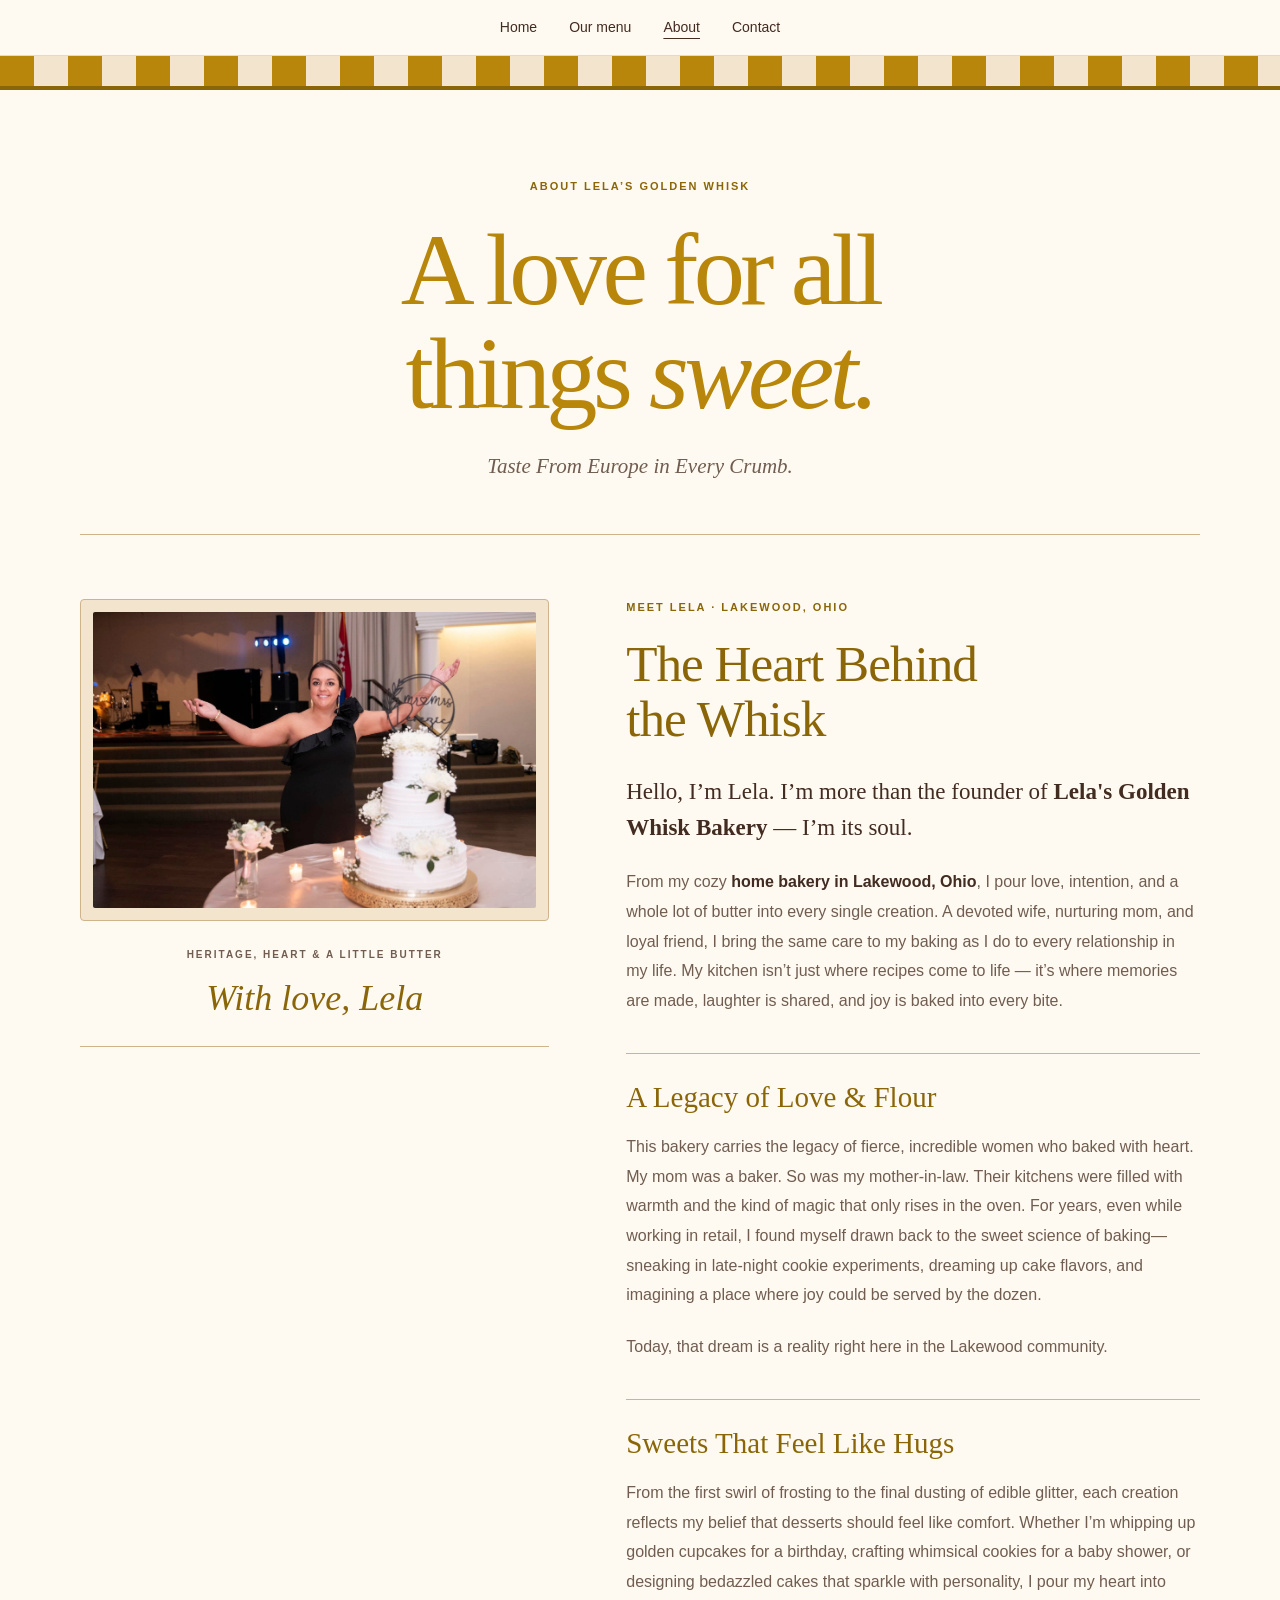
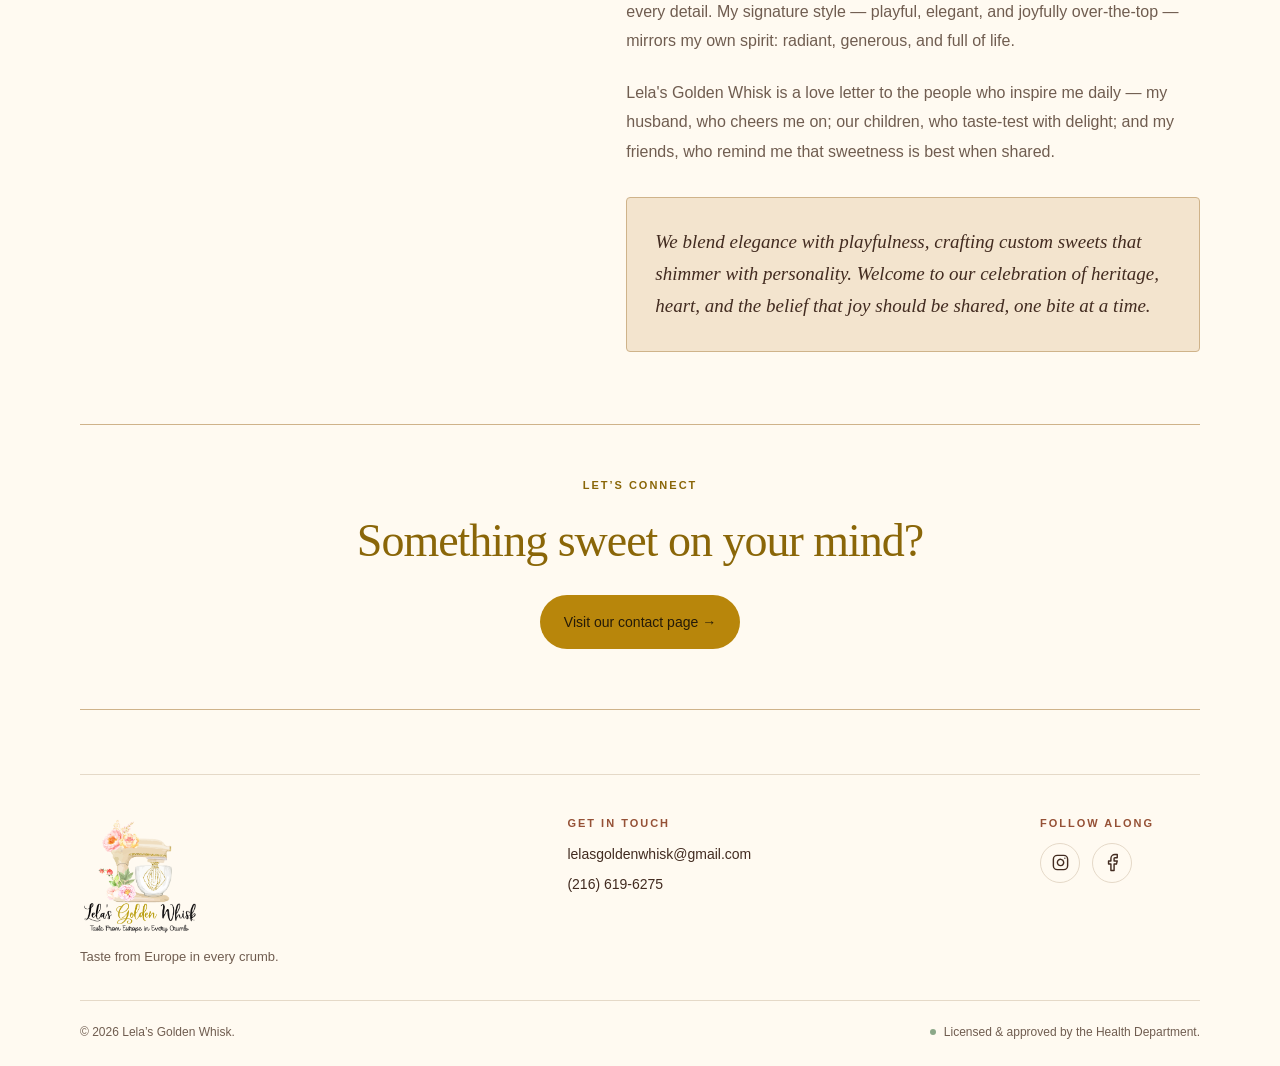
==== about.html @ 5a9bc485 "Initial commit: Lela's Golden Whisk bakery website Static site with home, menu, about, and contact p" ====
<!DOCTYPE html>
<html lang="en">
  <head>
    <meta charset="UTF-8" />
    <meta name="viewport" content="width=device-width, initial-scale=1.0" />
    <meta name="description" content="Get to know Lela’s Golden Whisk — Taste From Europe in Every Crumb." />
    <title>About | Lela’s Golden Whisk</title>
    <link rel="icon" type="image/png" href="assets/lelas-golden-whisk-logo.png" />
    <link rel="stylesheet" href="styles.css" />
    <script src="script.js" defer></script>
  </head>
  <body class="about-page">
    <a class="skip-link" href="#main">Skip to content</a>
    <header class="site-header">
      <button class="menu-toggle" type="button" aria-expanded="false" aria-controls="navigation" hidden>Menu</button>
      <nav id="navigation" aria-label="Main navigation">
        <a href="index.html">Home</a>
        <a href="bakes.html">Our menu</a>
        <a href="about.html" aria-current="page">About</a>
        <a href="contact.html">Contact</a>
      </nav>
    </header>

    <main id="main">
      <div class="bakery-awning" aria-hidden="true"></div>
      <section class="section page-heading">
        <p class="eyebrow">About Lela’s Golden Whisk</p>
        <h1>A love for all<br />things <em>sweet.</em></h1>
        <p class="intro">Taste From Europe in Every Crumb.</p>
      </section>
      <section class="section story" aria-labelledby="story-heading">
        <div class="story-copy">
          <p class="eyebrow story-eyebrow">Meet Lela · Lakewood, Ohio</p>
          <h2 id="story-heading">The Heart Behind the Whisk</h2>
          <p class="story-lead">Hello, I’m Lela. I’m more than the founder of <strong>Lela's Golden Whisk Bakery</strong> — I’m its soul.</p>
          <p>From my cozy <strong>home bakery in Lakewood, Ohio</strong>, I pour love, intention, and a whole lot of butter into every single creation. A devoted wife, nurturing mom, and loyal friend, I bring the same care to my baking as I do to every relationship in my life. My kitchen isn’t just where recipes come to life — it’s where memories are made, laughter is shared, and joy is baked into every bite.</p>
          <h3>A Legacy of Love &amp; Flour</h3>
          <p>This bakery carries the legacy of fierce, incredible women who baked with heart. My mom was a baker. So was my mother-in-law. Their kitchens were filled with warmth and the kind of magic that only rises in the oven. For years, even while working in retail, I found myself drawn back to the sweet science of baking—sneaking in late-night cookie experiments, dreaming up cake flavors, and imagining a place where joy could be served by the dozen.</p>
          <p>Today, that dream is a reality right here in the Lakewood community.</p>
          <h3>Sweets That Feel Like Hugs</h3>
          <p>From the first swirl of frosting to the final dusting of edible glitter, each creation reflects my belief that desserts should feel like comfort. Whether I’m whipping up golden cupcakes for a birthday, crafting whimsical cookies for a baby shower, or designing bedazzled cakes that sparkle with personality, I pour my heart into every detail. My signature style — playful, elegant, and joyfully over-the-top — mirrors my own spirit: radiant, generous, and full of life.</p>
          <p>Lela's Golden Whisk is a love letter to the people who inspire me daily — my husband, who cheers me on; our children, who taste-test with delight; and my friends, who remind me that sweetness is best when shared.</p>
          <p class="story-closing">We blend elegance with playfulness, crafting custom sweets that shimmer with personality. Welcome to our celebration of heritage, heart, and the belief that joy should be shared, one bite at a time.</p>
        </div>
        <figure class="story-portrait">
          <div class="story-photo-frame">
            <img class="story-photo" src="assets/cakes-lelas-golden-whisk/aboutsection.JPG" alt="Lela standing beside a tiered white wedding cake decorated with flowers" width="2048" height="1366" loading="lazy" />
          </div>
          <figcaption><span class="eyebrow">Heritage, heart &amp; a little butter</span><span class="story-signature">With love, Lela</span></figcaption>
        </figure>
      </section>
      <section class="section visit" aria-labelledby="hello-heading">
        <p class="eyebrow">Let’s connect</p>
        <h2 id="hello-heading">Something sweet on your mind?</h2>
        <a class="button shop-button" href="contact.html">Visit our contact page →</a>
      </section>
    </main>

    <footer>
      <div class="footer-top">
        <div class="footer-brand">
          <a class="logo" href="index.html" aria-label="Lela’s Golden Whisk home"><img src="assets/lelas-golden-whisk-logo.png" alt="Lela’s Golden Whisk — Taste From Europe in Every Crumb" width="3000" height="3000" loading="lazy" /></a>
          <p class="footer-tagline">Taste from Europe in every crumb.</p>
        </div>
        <div class="footer-contact">
          <p class="eyebrow">Get in touch</p>
          <a href="mailto:lelasgoldenwhisk@gmail.com">lelasgoldenwhisk@gmail.com</a>
          <a href="tel:+12166196275">(216) 619-6275</a>
        </div>
        <div class="footer-social">
          <p class="eyebrow">Follow along</p>
          <div class="social-links">
            <a class="social-link" href="https://www.instagram.com/lelasgoldenwhisk/" target="_blank" rel="noopener noreferrer" aria-label="Lela’s Golden Whisk on Instagram">
              <svg viewBox="0 0 24 24" fill="none" stroke="currentColor" stroke-width="1.8" stroke-linecap="round" stroke-linejoin="round" aria-hidden="true" focusable="false"><rect x="3" y="3" width="18" height="18" rx="5" ry="5"></rect><path d="M16 11.37A4 4 0 1 1 12.63 8 4 4 0 0 1 16 11.37z"></path><line x1="17.5" y1="6.5" x2="17.51" y2="6.5"></line></svg>
            </a>
            <a class="social-link" href="https://www.facebook.com/index.php?next=https%3A%2F%2Fwww.facebook.com%2Fthe.golden.whisk.bakery.2025%2Falbums%2F122112349076723955%2F&amp;deoia=1&amp;no_universal_links=1" target="_blank" rel="noopener noreferrer" aria-label="Lela’s Golden Whisk on Facebook">
              <svg viewBox="0 0 24 24" fill="none" stroke="currentColor" stroke-width="1.8" stroke-linecap="round" stroke-linejoin="round" aria-hidden="true" focusable="false"><path d="M18 2h-3a5 5 0 0 0-5 5v3H7v4h3v8h4v-8h3l1-4h-4V7a1 1 0 0 1 1-1h3z"></path></svg>
            </a>
          </div>
        </div>
      </div>
      <div class="footer-bottom">
        <p>© <span id="year">2026</span> Lela’s Golden Whisk.</p>
        <p class="footer-license">Licensed &amp; approved by the Health Department.</p>
      </div>
    </footer>
  </body>
</html>
---- styles.css ----
:root {
  --cream: #fffaf1;
  --ink: #422b20;
  --muted: #705d50;
  --gold: #b8860b;
  --rose: #f4d6cc;
  --line: #e5d9c8;
}

* { box-sizing: border-box; }
html { scroll-behavior: smooth; }
body { margin: 0; background: var(--cream); color: var(--ink); font-family: Arial, Helvetica, sans-serif; line-height: 1.6; }
a { color: inherit; text-decoration: none; }
a:focus-visible, button:focus-visible { outline: 3px solid #92501c; outline-offset: 5px; }
button { font: inherit; }
.site-header, .section, footer { width: min(1120px, 88%); margin-inline: auto; }
.site-header { position: sticky; top: 0; z-index: 50; width: 100%; padding-inline: 6%; min-height: 56px; display: flex; align-items: center; justify-content: center; gap: 12px; background: var(--cream); border-bottom: 1px solid var(--line); }
.logo { display: block; flex-shrink: 0; }
.logo img { display: block; width: 140px; max-width: 100%; height: auto; }
footer .logo img { width: 120px; }
nav { display: flex; flex-wrap: wrap; justify-content: center; gap: 32px; font-size: 14px; }
nav a[aria-current="page"] { text-decoration: underline; text-underline-offset: 6px; }
nav a:hover { text-decoration: underline; text-underline-offset: 6px; }
.menu-toggle { display: none; background: transparent; border: 1px solid var(--line); border-radius: 6px; padding: 8px 14px; color: var(--ink); }
.eyebrow { margin: 0 0 22px; font-size: 11px; font-weight: bold; letter-spacing: 2px; text-transform: uppercase; }
h1, h2, h3 { font-family: Georgia, 'Times New Roman', serif; font-weight: normal; line-height: 1.1; }
h1 { margin: 0; font-size: clamp(48px, 6.4vw, 80px); letter-spacing: -3px; }
h1 em { color: #a15435; font-weight: normal; }
.hero-brand h1 em { color: var(--gold); }
.intro { max-width: 410px; margin: 28px 0 32px; color: var(--muted); }
.button { display: inline-flex; gap: 36px; align-items: center; background: var(--ink); color: var(--cream); padding: 16px 24px; border-radius: 4px; font-size: 14px; }
.button:hover { background: #68422e; }
.cake-hero { margin: 0; position: sticky; top: 56px; z-index: 1; }
.hero-brand { min-height: calc(100svh - 56px - 34px); display: flex; flex-direction: column; align-items: center; justify-content: center; text-align: center; padding: 36px 24px 44px; background: var(--cream); }
.hero-logo { display: block; width: min(40svh, 380px, 75vw); height: auto; margin-bottom: 26px; transform: translate3d(0, var(--parallax-y, 0px), 0); will-change: transform; }
.hero-brand .eyebrow { margin-bottom: 14px; }
.hero-brand h1 { font-size: clamp(40px, 5.4vw, 76px); letter-spacing: -1.5px; }
.hero-brand .button { border-radius: 40px; margin-top: 28px; }
.cake-scroll { position: sticky; top: 56px; z-index: 2; height: 100svh; overflow: hidden; background: #e8e0d5; box-shadow: 0 -24px 48px #00000022; }
.cake-scroll-stage { position: relative; height: 100%; }
.parallax-photo { display: block; position: absolute; inset: -6svh 0 auto; width: 100%; height: 112svh; object-fit: cover; object-position: center; transform: translate3d(0, var(--parallax-y, 0px), 0); will-change: transform; }
.parallax-photo[hidden] { display: none; }
.cake-scroll::before { content: ''; position: absolute; inset: 0; z-index: 1; background: radial-gradient(ellipse at center, rgba(0, 0, 0, .4) 0%, rgba(0, 0, 0, .16) 55%, transparent 78%); pointer-events: none; }
.scroll-caption { position: absolute; top: 50%; left: 50%; z-index: 2; margin: 0; width: min(92%, 960px); transform: translate(-50%, -50%); color: var(--cream); font: normal clamp(40px, 8vw, 120px) Didot, 'Bodoni MT', 'Times New Roman', serif; letter-spacing: -0.01em; line-height: 1.05; text-transform: uppercase; text-align: center; text-shadow: 0 6px 30px rgba(0, 0, 0, .55); pointer-events: none; }

h2 { font-size: clamp(32px, 4vw, 46px); margin: 0 0 28px; letter-spacing: -1px; }
.card-grid { display: grid; grid-template-columns: repeat(3, 1fr); gap: 24px; }
.bake-card { padding: 32px; border: 1px solid var(--line); border-radius: 8px; }
.bake-icon { display: block; font-size: 44px; margin-bottom: 24px; }
h3 { font-size: 28px; margin: 0 0 12px; }
.bake-card p, .visit p:not(.eyebrow) { color: var(--muted); margin-bottom: 0; }
.bake-card p a:hover { color: #a15435; text-decoration: underline; text-underline-offset: 4px; }
.about { padding-block: 64px; border-block: 1px solid var(--line); }
.visit { padding-block: 80px; text-align: center; }
footer { border-top: 1px solid var(--line); padding-block: 40px 24px; }
.footer-top { display: flex; flex-wrap: wrap; align-items: flex-start; justify-content: space-between; gap: 36px; padding-bottom: 32px; }
.footer-brand { display: flex; flex-direction: column; gap: 12px; }
.footer-tagline { margin: 0; color: var(--muted); font-size: 13px; max-width: 220px; }
.footer-contact, .footer-social { display: flex; flex-direction: column; gap: 8px; min-width: 160px; }
.footer-contact .eyebrow, .footer-social .eyebrow { margin-bottom: 2px; color: #955136; }
.footer-contact a { font-size: 14px; }
.footer-contact a:hover { color: #a15435; text-decoration: underline; text-underline-offset: 4px; }
.social-links { display: flex; gap: 12px; }
.social-link { display: inline-flex; align-items: center; justify-content: center; width: 40px; height: 40px; border: 1px solid var(--line); border-radius: 50%; color: var(--ink); transition: background .2s ease, color .2s ease, border-color .2s ease, transform .2s ease; }
.social-link:hover { background: var(--ink); border-color: var(--ink); color: var(--cream); transform: translateY(-2px); }
.social-link svg { width: 19px; height: 19px; }
.footer-bottom { display: flex; flex-wrap: wrap; align-items: center; justify-content: space-between; gap: 10px 24px; padding-top: 22px; border-top: 1px solid var(--line); }
.footer-bottom p { margin: 0; color: var(--muted); font-size: 12px; }
.footer-license { display: inline-flex; align-items: center; gap: 8px; }
.footer-license::before { content: ''; width: 6px; height: 6px; border-radius: 50%; background: #8ba888; flex-shrink: 0; }
.skip-link { position: absolute; left: 16px; top: -100px; z-index: 100; padding: 12px; background: var(--ink); color: white; }
.skip-link:focus { top: 16px; }
section { scroll-margin-top: 80px; }
.text-link { display: inline-block; margin-top: 24px; text-decoration: underline; text-underline-offset: 5px; }
.text-link:hover { color: #a15435; }
.page-heading { padding-block: 64px 48px; }
.page-heading .intro { max-width: 560px; }
.story { display: grid; grid-template-columns: minmax(0, 1.1fr) minmax(0, 1fr); gap: clamp(32px, 5vw, 72px); align-items: start; }
.story-copy { min-width: 0; }
.story-copy h2 { max-width: 480px; font-size: clamp(36px, 4vw, 52px); line-height: 1.08; margin-bottom: 28px; text-wrap: balance; }
.story-copy p { color: var(--muted); line-height: 1.85; margin: 0 0 22px; }
.story-copy .story-eyebrow { color: #945031; margin-bottom: 20px; line-height: 1.5; }
.story-copy .story-lead { font: 23px/1.55 Georgia, serif; color: var(--ink); }
.story-copy h3 { margin-top: 38px; margin-bottom: 18px; padding-top: 28px; border-top: 1px solid var(--line); font-size: 29px; }
.story-copy strong { color: var(--ink); }
.story-copy .story-closing { margin-top: 30px; margin-bottom: 0; padding: 22px 26px; background: #f7ecdf; border-left: 3px solid #c39859; border-radius: 0 12px 12px 0; font: italic 19px/1.7 Georgia, serif; color: var(--ink); }
.story-portrait { position: sticky; top: 80px; margin: 6px 0 0; padding: 0 14px 0 0; }
.story-photo-frame { position: relative; isolation: isolate; padding: 10px; background: #fffdf8; border: 1px solid var(--line); border-radius: 100px 12px 12px 12px; box-shadow: 0 16px 36px #422b2010; }
.story-photo-frame::before { content: ''; position: absolute; z-index: -1; inset: 16px -14px -16px 18px; border: 1px solid #cfb38a; border-radius: 100px 12px 12px 12px; }
.story-photo { display: block; width: 100%; height: auto; border-radius: 90px 6px 6px 6px; }
.story-portrait figcaption { display: flex; flex-direction: column; align-items: center; text-align: center; gap: 10px; padding: 42px 12px 0; }
.story-portrait figcaption .eyebrow { margin: 0; font-size: 10px; color: var(--muted); }
.story-signature { font: italic 32px/1.2 Georgia, serif; color: #945031; }

/* About shares the menu's gold lettering and warm bakery-paper details. */
:is(.about-page, .contact-page) .page-heading { padding-block: clamp(48px, 7vw, 88px) 52px; text-align: center; border-bottom: 1px solid #cfb38a; }
:is(.about-page, .contact-page) .page-heading .eyebrow { color: #8a6608; }
:is(.about-page, .contact-page) .page-heading h1 { color: var(--gold); font-family: Didot, 'Bodoni MT', 'Times New Roman', serif; font-size: clamp(60px, 8vw, 112px); line-height: 1.02; letter-spacing: -.045em; }
:is(.about-page, .contact-page) .page-heading h1 em { color: inherit; }
:is(.about-page, .contact-page) .page-heading .intro { margin: 24px auto 0; font: italic 21px/1.5 Georgia, serif; }
.about-page .story { grid-template-columns: minmax(0, .9fr) minmax(0, 1.1fr); gap: clamp(36px, 6vw, 84px); padding-block: 64px 72px; }
.about-page .story-copy { grid-column: 2; grid-row: 1; }
.about-page .story-copy h2 { color: #8a6608; font-family: Didot, 'Bodoni MT', 'Times New Roman', serif; font-size: clamp(38px, 4vw, 54px); }
.about-page .story-copy .story-eyebrow { color: #8a6608; }
.about-page .story-copy h3 { color: #8a6608; border-color: #cfb38a; }
.about-page .story-copy .story-closing { background: #f3e4ce; border: 1px solid #cfb38a; border-radius: 4px; padding: 28px; }
.about-page .story-portrait { grid-column: 1; grid-row: 1; padding: 0; margin: 0; top: 88px; }
.about-page .story-photo-frame { padding: 12px; background: #f3e4ce; border: 1px solid #cfb38a; border-radius: 4px; box-shadow: none; }
.about-page .story-photo-frame::before { content: none; }
.about-page .story-photo { border-radius: 2px; }
.about-page .story-portrait figcaption { padding: 26px 12px; border-bottom: 1px solid #cfb38a; gap: 14px; }
.about-page .story-signature { color: #8a6608; font-size: 36px; }
:is(.about-page, .contact-page) .visit { padding-block: 52px 60px; margin-bottom: 64px; border-block: 1px solid #cfb38a; text-align: center; }
:is(.about-page, .contact-page) .visit .eyebrow { color: #8a6608; }
:is(.about-page, .contact-page) .visit h2 { color: #8a6608; max-width: 660px; margin-inline: auto; text-wrap: balance; }
@media (max-width: 900px) {
  .about-page .story { grid-template-columns: 1fr; padding-block: 40px 48px; gap: 40px; }
  .about-page .story-portrait { grid-column: 1; grid-row: 1; position: static; width: min(100%, 600px); margin-inline: auto; }
  .about-page .story-copy { grid-column: 1; grid-row: 2; }
  :is(.about-page, .contact-page) .visit { margin-bottom: 40px; }
}
.contact-details { padding-top: 16px; }
.contact-page .contact-details { padding-block: 56px 64px; }
.contact-page .contact-details > h2 { text-align: center; color: #8a6608; font-family: Didot, 'Bodoni MT', 'Times New Roman', serif; margin-bottom: 36px; }
.contact-page .card-grid { grid-template-columns: minmax(0, 1.35fr) repeat(2, minmax(0, 1fr)); gap: 20px; }
.contact-page .bake-card { min-width: 0; padding: 32px 26px; border: 1px solid #cfb38a; border-top: 3px solid var(--gold); border-radius: 4px; background: #fffdf8; }
.contact-page .bake-card:first-child { background: #f3e4ce; }
.contact-page .bake-card .eyebrow { color: #8a6608; margin-bottom: 22px; }
.contact-page .bake-card h3 { color: #8a6608; }
.contact-page .bake-card p:not(.eyebrow) { line-height: 1.85; }
.contact-page .bake-card a { overflow-wrap: anywhere; text-decoration: underline; text-decoration-color: #cfb38a; text-underline-offset: 4px; }
.contact-page .bake-card a:hover, .contact-page .text-link:hover { color: #8a6608; }
.contact-page .inquiry-preview { background: #f3e4ce; border-color: #cfb38a; border-radius: 4px; }
.contact-page .inquiry-preview h2, .contact-page .inquiry-preview .eyebrow { color: #8a6608; }
.contact-page .visit .shop-button { margin-top: 28px; }
@media (max-width: 900px) {
  .contact-page .card-grid { grid-template-columns: 1fr; }
  .contact-page .contact-details { padding-block: 40px 48px; }
}

/* Floating bakery cutouts frame the type without rectangular photo backgrounds. */
.bakes-showcase { position: relative; isolation: isolate; z-index: 3; overflow: hidden; min-height: 100svh; display: flex; align-items: center; justify-content: center; padding: clamp(80px, 8vw, 130px) 16px; background: var(--cream); box-shadow: 0 -24px 48px #00000022; }
.showcase-copy { position: relative; z-index: 1; text-align: center; margin-inline: auto; width: fit-content; }
.showcase-copy .eyebrow { color: #955136; margin-bottom: 32px; }
.showcase-copy h2 { color: var(--gold); font-family: Didot, 'Bodoni MT', 'Times New Roman', serif; font-size: clamp(76px, 10.5vw, 164px); font-weight: normal; text-transform: uppercase; line-height: 1.1; letter-spacing: -0.055em; margin: 0; }
.showcase-copy h2 span { display: block; }
.showcase-copy h2 a { border-radius: 4px; transition: color .2s ease; }
.showcase-copy h2 a:hover { color: #8a6608; text-decoration: underline; text-decoration-thickness: 2px; text-underline-offset: .08em; }
.showcase-copy h2 a:focus-visible { outline-color: var(--gold); }
.showcase-copy h2 em { font-size: .62em; font-weight: normal; }
.showcase-note { font: italic 20px/1.5 Georgia, serif; color: var(--muted); margin: 36px 0 0; }
.bake-cutout { position: absolute; z-index: 0; height: auto; pointer-events: none; filter: drop-shadow(0 18px 10px #573b2112); will-change: transform; }
.cutout-pastries { width: 34%; max-width: 540px; top: 5%; left: -8%; transform: rotate(-18deg) translate3d(0, var(--parallax-y, 0px), 0); }
.cutout-cake { width: 33%; max-width: 520px; top: 35%; right: -9%; transform: rotate(14deg) translate3d(0, var(--parallax-y, 0px), 0); }
.cutout-cookies { width: 29%; max-width: 440px; bottom: -5%; left: -6%; transform: rotate(-12deg) translate3d(0, var(--parallax-y, 0px), 0); }

/* The gallery borrows its cream, terracotta, and serif type from the homepage. */
.bakes-page { color: var(--gold); }
.bakery-window { overflow: hidden; }
.bakery-awning { height: 34px; background: repeating-linear-gradient(90deg, var(--gold) 0 34px, #f3e4ce 34px 68px); border-bottom: 4px solid #8a6608; }
.shop-intro { position: relative; padding-block: 68px 62px; text-align: center; }
.shop-intro-copy { position: relative; z-index: 1; max-width: 620px; margin-inline: auto; }
.shop-intro h1 { font: normal clamp(76px, 9vw, 132px)/1 Didot, 'Bodoni MT', 'Times New Roman', serif; letter-spacing: -5px; }
.shop-intro h1 em { color: inherit; }
.shop-cutout { position: absolute; width: 200px; height: auto; pointer-events: none; }
.shop-cutout-left { left: -72px; top: 55px; transform: rotate(-20deg); }
.shop-cutout-right { right: -70px; bottom: 30px; transform: rotate(18deg); }
.bake-collection { padding-block: 36px 64px; }
.category-nav { gap: 10px; justify-content: center; }
.category-nav a { display: inline-flex; align-items: center; justify-content: center; min-height: 44px; padding: 9px 24px; border: 1px solid #cfb38a; border-radius: 30px; scroll-margin-top: 80px; }
.category-nav a:hover { background: #f3e4ce; text-decoration: none; }
.category-nav a[aria-current="true"] { background: var(--gold); color: #241a08; border-color: var(--gold); }
.collection-heading { display: flex; align-items: flex-end; justify-content: space-between; gap: 24px; margin-block: 50px 30px; }
.collection-heading .eyebrow { font-size: 10px; margin-bottom: 12px; }
.collection-heading h2 { font-size: clamp(30px, 3.5vw, 42px); margin: 0; }
#collection-count { flex-shrink: 0; color: var(--muted); font-size: 12px; margin: 0 0 4px; }
.category-info { margin: 0 auto 44px; max-width: 580px; text-align: center; }
.category-info p { margin: 0 0 14px; color: var(--muted); font-size: 15px; line-height: 1.75; }
.category-info p:last-child { margin-bottom: 0; }
.category-info strong { color: var(--ink); font-weight: bold; }
.product-grid { display: grid; grid-template-columns: repeat(3, minmax(0, 1fr)); gap: 32px 24px; }
.product-card { display: flex; flex-direction: column; gap: 14px; }
.product-photo { display: block; width: 100%; aspect-ratio: 1; object-fit: cover; border-radius: 8px; }
.product-info { display: flex; flex-direction: column; gap: 4px; text-align: center; }
.product-name { margin: 0; font-size: 20px; line-height: 1.25; }
.product-name-secondary { margin: 0; font-size: 14px; color: var(--muted); font-style: italic; line-height: 1.3; }
.collection-note { text-align: center; margin: 36px 0 0; color: var(--muted); font-size: 13px; }
.collection-empty { text-align: center; border: 1px solid #e3cebc; border-radius: 12px; padding: 56px 24px; background: #f8eee2; }
.collection-empty[hidden], .inquiry-preview[hidden] { display: none; }
.empty-flourish { font-size: 52px; }
.collection-empty h3 { margin-top: 12px; }
.collection-empty p { max-width: 460px; margin: 18px auto 24px; color: var(--muted); }
.collection-empty .text-link { display: block; width: fit-content; margin-inline: auto; font-size: 14px; }
.shop-button { border-radius: 30px; background: var(--gold); color: #241a08; }
.shop-button:hover { background: #8a6608; color: var(--cream); }
.inquiry-preview { display: flex; align-items: center; gap: 24px; padding: 24px; background: #f4e5d5; border: 1px solid var(--line); border-radius: 12px; margin-bottom: 40px; }
.inquiry-preview img { object-fit: contain; border-radius: 8px; }
.inquiry-preview .eyebrow { margin-bottom: 8px; }
.inquiry-preview h2 { font-size: 28px; margin-bottom: 10px; }
.inquiry-preview p:not(.eyebrow) { margin: 0; color: var(--muted); }
.inquiry-preview .text-link { margin-top: 10px; }

@media (max-width: 900px) {
  .shop-cutout { width: 155px; opacity: .9; }
  .shop-cutout-left { left: -90px; }
  .shop-cutout-right { right: -85px; }
  .product-grid { grid-template-columns: repeat(2, minmax(0, 1fr)); }
}

@media (max-width: 700px) {
  .shop-intro { padding-block: 48px; }
  .shop-intro .eyebrow { font-size: 9px; letter-spacing: 1px; }
  .shop-intro h1 { font-size: clamp(64px, 16vw, 100px); letter-spacing: -3px; }
  .shop-cutout { display: none; }
  .category-nav a { padding-inline: 16px; }
  .collection-heading { align-items: flex-start; flex-direction: column; gap: 16px; margin-top: 36px; }
  .inquiry-preview { align-items: flex-start; flex-direction: column; }
}

@media (max-width: 480px) {
  .product-grid { grid-template-columns: 1fr; }
}

@media (max-width: 700px) {
  .bakes-showcase { padding: 150px 12px 170px; }
  .showcase-copy h2 { font-size: clamp(52px, 13vw, 90px); line-height: 1.15; }
  .showcase-copy .eyebrow { font-size: 9px; margin-bottom: 22px; }
  .showcase-note { font-size: 16px; margin-top: 24px; }
  .cutout-pastries { width: 48%; top: 0; left: -8%; }
  .cutout-cake { width: 42%; top: auto; bottom: 2%; right: -8%; }
  .cutout-cookies { width: 40%; bottom: -5%; left: -6%; }
}

@media (max-width: 900px) {
  .story { grid-template-columns: 1fr; gap: 40px; }
  .story-portrait { position: static; grid-row: 1; width: min(100%, 560px); margin-inline: auto; }
  .story-copy { width: min(100%, 660px); margin-inline: auto; }
}

@media (max-width: 700px) {
  .site-header { min-height: 52px; flex-wrap: wrap; padding-block: 6px; }
  .menu-toggle:not([hidden]) { display: block; }
  nav { width: 100%; justify-content: center; gap: 16px; }
  nav[hidden] { display: none; }
  .cake-hero { top: 52px; }
  .cake-scroll { top: 52px; }
  .hero-brand { min-height: calc(100svh - 52px - 34px); padding: 28px 20px 36px; }
  .hero-logo { width: min(38svh, 280px, 75vw); margin-bottom: 24px; }
  .card-grid { grid-template-columns: 1fr; gap: 16px; }
  .bake-card { padding: 24px; }
  .bake-icon { margin-bottom: 16px; }
  .about { padding-block: 40px; }
  .page-heading { padding-block: 48px 32px; }
  .story { gap: 28px; }
  .footer-top { flex-direction: column; gap: 28px; }
  .footer-bottom { flex-direction: column; align-items: flex-start; gap: 8px; }
}

@media (prefers-reduced-motion: reduce) {
  html { scroll-behavior: auto; }
}
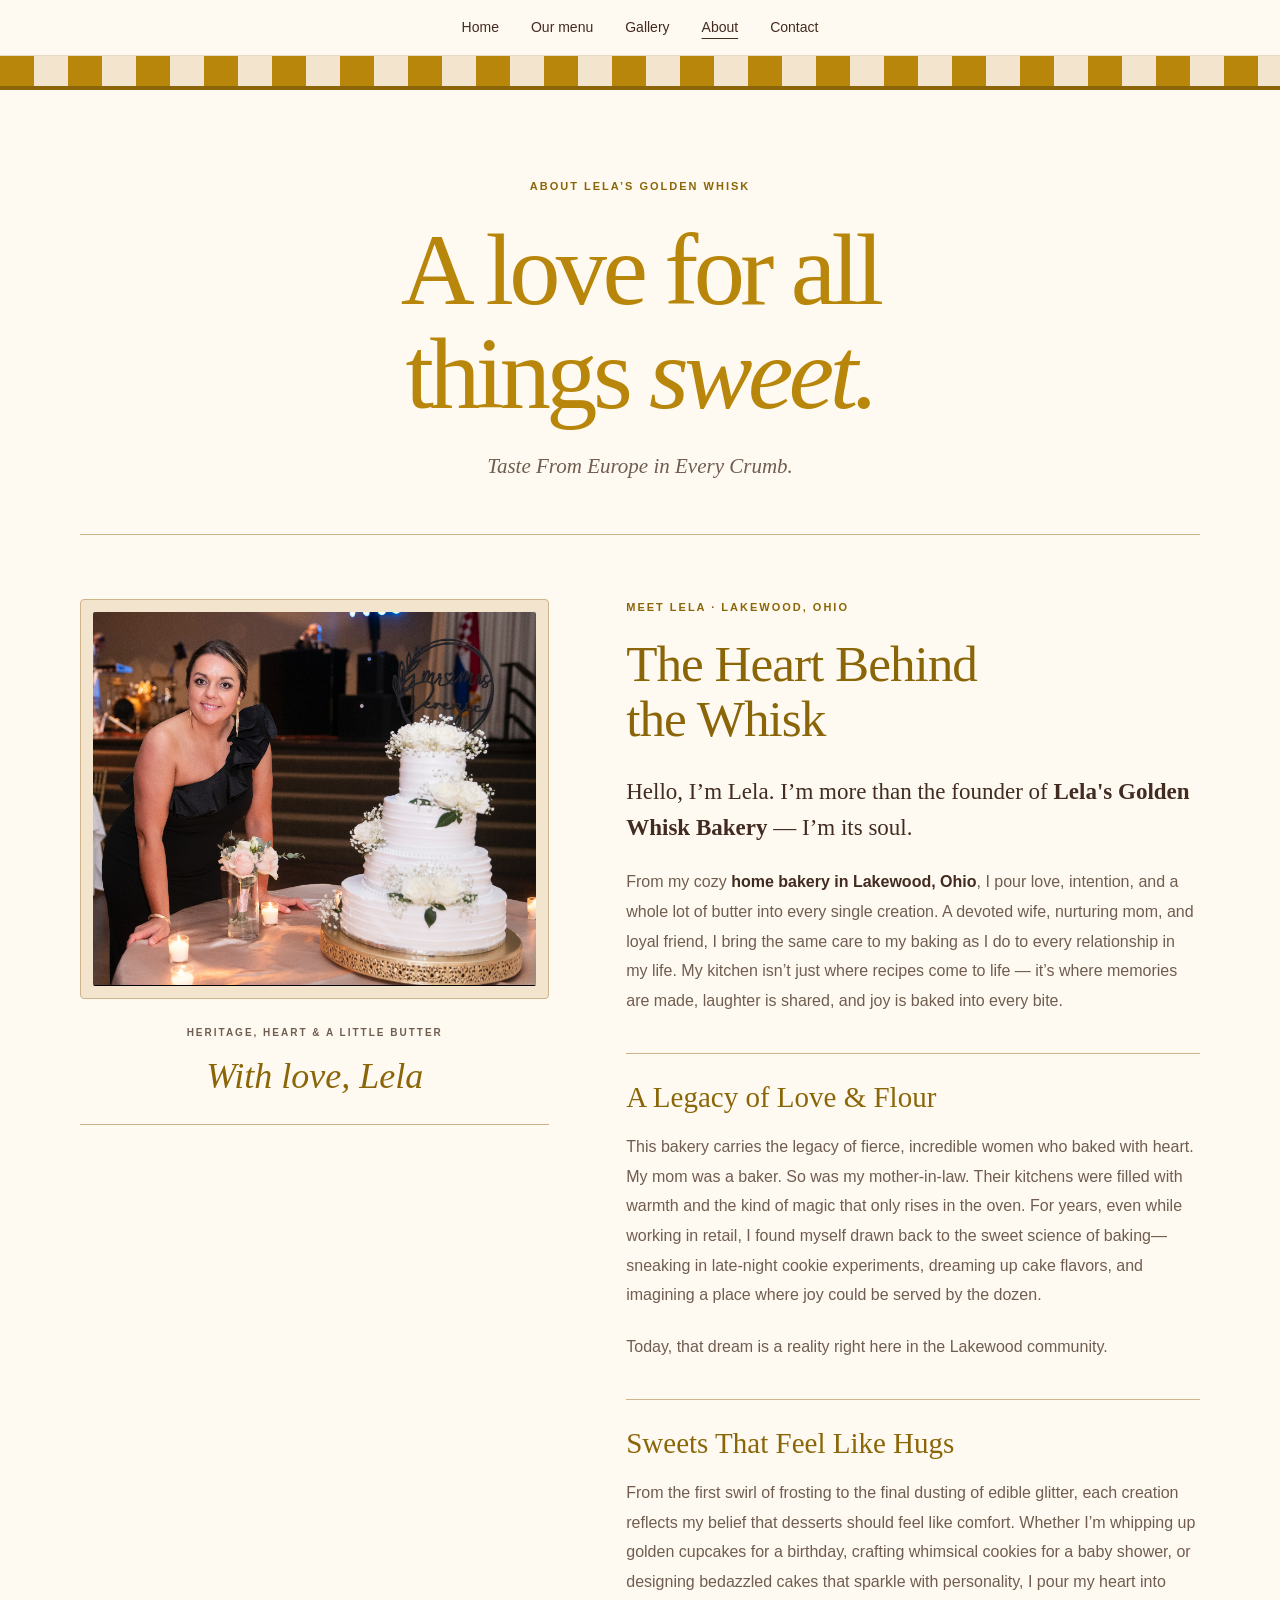
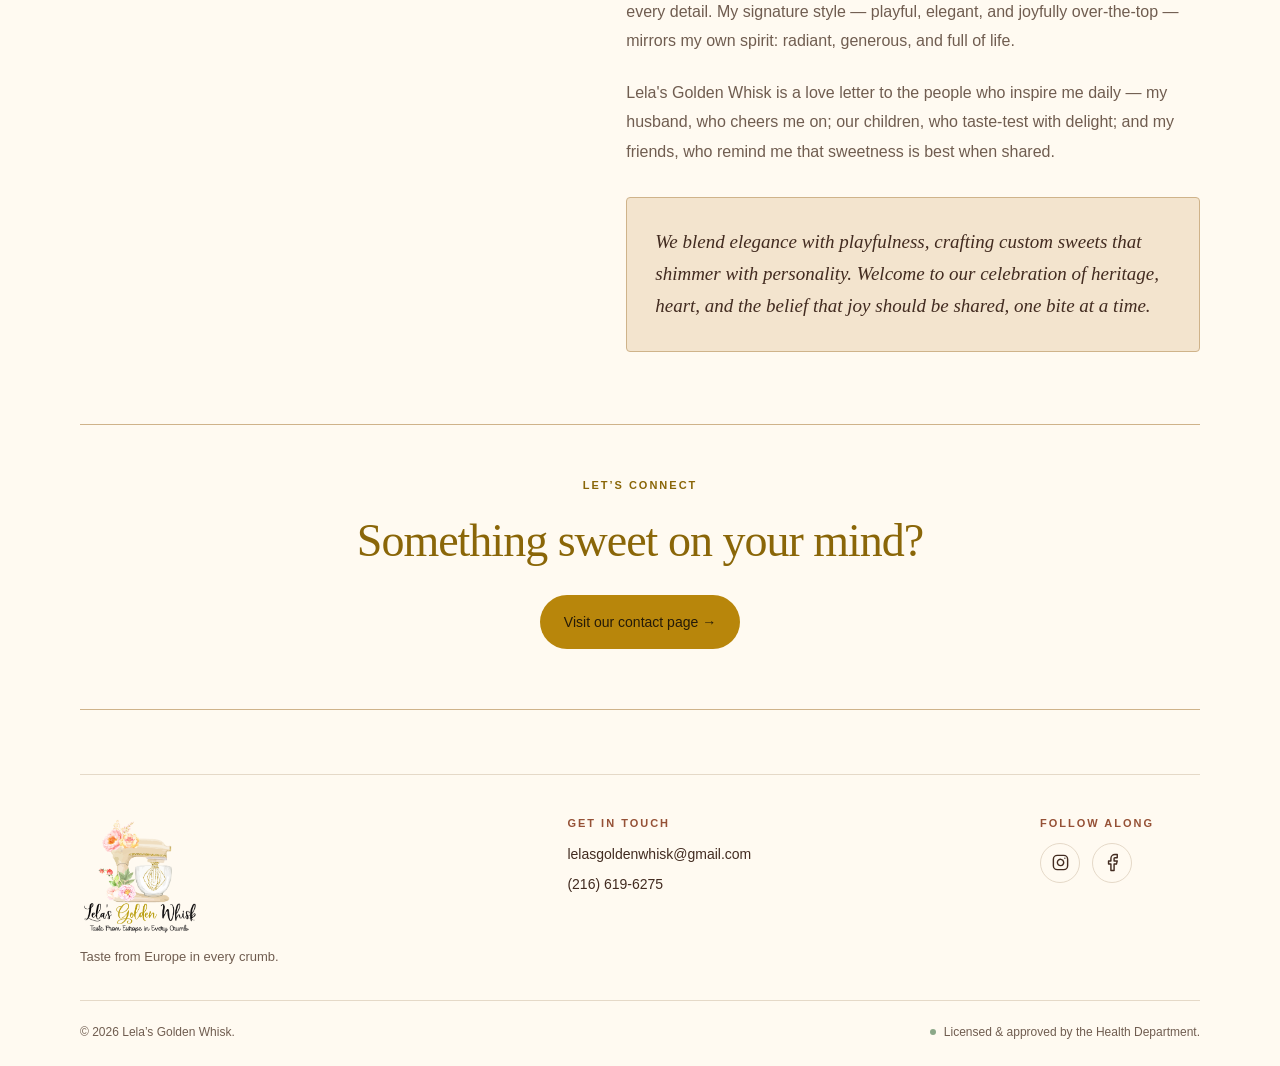
==== commit 9afdb486: "Add gallery page, sugar cookie design gallery, bread pricing, and menu updates - New gallery.html wi" ====
--- a/about.html
+++ b/about.html
@@ -12,10 +12,15 @@
   <body class="about-page">
     <a class="skip-link" href="#main">Skip to content</a>
     <header class="site-header">
-      <button class="menu-toggle" type="button" aria-expanded="false" aria-controls="navigation" hidden>Menu</button>
+      <button class="menu-toggle" type="button" aria-expanded="false" aria-controls="navigation" aria-label="Menu" hidden>
+        <span class="menu-toggle-bar"></span>
+        <span class="menu-toggle-bar"></span>
+        <span class="menu-toggle-bar"></span>
+      </button>
       <nav id="navigation" aria-label="Main navigation">
         <a href="index.html">Home</a>
         <a href="bakes.html">Our menu</a>
+        <a href="gallery.html">Gallery</a>
         <a href="about.html" aria-current="page">About</a>
         <a href="contact.html">Contact</a>
       </nav>
@@ -44,7 +49,7 @@
         </div>
         <figure class="story-portrait">
           <div class="story-photo-frame">
-            <img class="story-photo" src="assets/cakes-lelas-golden-whisk/aboutsection.JPG" alt="Lela standing beside a tiered white wedding cake decorated with flowers" width="2048" height="1366" loading="lazy" />
+            <img class="story-photo" src="assets/Misc. Cake Pictures for web gallery/about.JPG" alt="Lela standing beside a tiered white wedding cake decorated with flowers" width="818" height="690" loading="lazy" />
           </div>
           <figcaption><span class="eyebrow">Heritage, heart &amp; a little butter</span><span class="story-signature">With love, Lela</span></figcaption>
         </figure>
--- a/styles.css
+++ b/styles.css
@@ -21,7 +21,14 @@
 nav { display: flex; flex-wrap: wrap; justify-content: center; gap: 32px; font-size: 14px; }
 nav a[aria-current="page"] { text-decoration: underline; text-underline-offset: 6px; }
 nav a:hover { text-decoration: underline; text-underline-offset: 6px; }
-.menu-toggle { display: none; background: transparent; border: 1px solid var(--line); border-radius: 6px; padding: 8px 14px; color: var(--ink); }
+.menu-toggle { display: none; position: relative; width: 40px; height: 40px; padding: 0; background: transparent; border: none; cursor: pointer; }
+.menu-toggle-bar { position: absolute; left: 9px; right: 9px; height: 2px; background: var(--ink); border-radius: 2px; transition: transform .25s ease, opacity .2s ease, top .25s ease; }
+.menu-toggle-bar:nth-child(1) { top: 14px; }
+.menu-toggle-bar:nth-child(2) { top: 19px; }
+.menu-toggle-bar:nth-child(3) { top: 24px; }
+.menu-toggle[aria-expanded="true"] .menu-toggle-bar:nth-child(1) { top: 19px; transform: rotate(45deg); }
+.menu-toggle[aria-expanded="true"] .menu-toggle-bar:nth-child(2) { opacity: 0; }
+.menu-toggle[aria-expanded="true"] .menu-toggle-bar:nth-child(3) { top: 19px; transform: rotate(-45deg); }
 .eyebrow { margin: 0 0 22px; font-size: 11px; font-weight: bold; letter-spacing: 2px; text-transform: uppercase; }
 h1, h2, h3 { font-family: Georgia, 'Times New Roman', serif; font-weight: normal; line-height: 1.1; }
 h1 { margin: 0; font-size: clamp(48px, 6.4vw, 80px); letter-spacing: -3px; }
@@ -93,11 +100,11 @@
 .story-signature { font: italic 32px/1.2 Georgia, serif; color: #945031; }
 
 /* About shares the menu's gold lettering and warm bakery-paper details. */
-:is(.about-page, .contact-page) .page-heading { padding-block: clamp(48px, 7vw, 88px) 52px; text-align: center; border-bottom: 1px solid #cfb38a; }
-:is(.about-page, .contact-page) .page-heading .eyebrow { color: #8a6608; }
-:is(.about-page, .contact-page) .page-heading h1 { color: var(--gold); font-family: Didot, 'Bodoni MT', 'Times New Roman', serif; font-size: clamp(60px, 8vw, 112px); line-height: 1.02; letter-spacing: -.045em; }
-:is(.about-page, .contact-page) .page-heading h1 em { color: inherit; }
-:is(.about-page, .contact-page) .page-heading .intro { margin: 24px auto 0; font: italic 21px/1.5 Georgia, serif; }
+:is(.about-page, .contact-page, .gallery-page) .page-heading { padding-block: clamp(48px, 7vw, 88px) 52px; text-align: center; border-bottom: 1px solid #cfb38a; }
+:is(.about-page, .contact-page, .gallery-page) .page-heading .eyebrow { color: #8a6608; }
+:is(.about-page, .contact-page, .gallery-page) .page-heading h1 { color: var(--gold); font-family: Didot, 'Bodoni MT', 'Times New Roman', serif; font-size: clamp(60px, 8vw, 112px); line-height: 1.02; letter-spacing: -.045em; }
+:is(.about-page, .contact-page, .gallery-page) .page-heading h1 em { color: inherit; }
+:is(.about-page, .contact-page, .gallery-page) .page-heading .intro { margin: 24px auto 0; font: italic 21px/1.5 Georgia, serif; }
 .about-page .story { grid-template-columns: minmax(0, .9fr) minmax(0, 1.1fr); gap: clamp(36px, 6vw, 84px); padding-block: 64px 72px; }
 .about-page .story-copy { grid-column: 2; grid-row: 1; }
 .about-page .story-copy h2 { color: #8a6608; font-family: Didot, 'Bodoni MT', 'Times New Roman', serif; font-size: clamp(38px, 4vw, 54px); }
@@ -110,16 +117,31 @@
 .about-page .story-photo { border-radius: 2px; }
 .about-page .story-portrait figcaption { padding: 26px 12px; border-bottom: 1px solid #cfb38a; gap: 14px; }
 .about-page .story-signature { color: #8a6608; font-size: 36px; }
-:is(.about-page, .contact-page) .visit { padding-block: 52px 60px; margin-bottom: 64px; border-block: 1px solid #cfb38a; text-align: center; }
-:is(.about-page, .contact-page) .visit .eyebrow { color: #8a6608; }
-:is(.about-page, .contact-page) .visit h2 { color: #8a6608; max-width: 660px; margin-inline: auto; text-wrap: balance; }
+:is(.about-page, .contact-page, .gallery-page) .visit { padding-block: 52px 60px; margin-bottom: 64px; border-block: 1px solid #cfb38a; text-align: center; }
+:is(.about-page, .contact-page, .gallery-page) .visit .eyebrow { color: #8a6608; }
+:is(.about-page, .contact-page, .gallery-page) .visit h2 { color: #8a6608; max-width: 660px; margin-inline: auto; text-wrap: balance; }
 @media (max-width: 900px) {
   .about-page .story { grid-template-columns: 1fr; padding-block: 40px 48px; gap: 40px; }
   .about-page .story-portrait { grid-column: 1; grid-row: 1; position: static; width: min(100%, 600px); margin-inline: auto; }
   .about-page .story-copy { grid-column: 1; grid-row: 2; }
-  :is(.about-page, .contact-page) .visit { margin-bottom: 40px; }
+  :is(.about-page, .contact-page, .gallery-page) .visit { margin-bottom: 40px; }
 }
 .contact-details { padding-top: 16px; }
+.gallery-collection { padding-block: 32px 64px; }
+.gallery-jump-links { padding-block: 28px 12px; }
+.gallery-section-heading { text-align: center; color: #8a6608; font-family: Didot, 'Bodoni MT', 'Times New Roman', serif; }
+.gallery-note { margin: 0 0 32px; text-align: center; color: var(--muted); font-size: 14px; }
+.gallery-grid { columns: 3; column-gap: 24px; }
+.gallery-photo { display: block; break-inside: avoid; margin-bottom: 24px; padding: 8px; background: #f3e4ce; border: 1px solid #cfb38a; border-radius: 4px; }
+.gallery-photo:hover { border-color: var(--gold); background: #ead5ae; }
+.gallery-photo img { display: block; width: 100%; height: auto; border-radius: 2px; }
+@media (max-width: 900px) {
+  .gallery-grid { columns: 2; }
+}
+@media (max-width: 540px) {
+  .gallery-grid { columns: 1; }
+  .gallery-collection { padding-bottom: 40px; }
+}
 .contact-page .contact-details { padding-block: 56px 64px; }
 .contact-page .contact-details > h2 { text-align: center; color: #8a6608; font-family: Didot, 'Bodoni MT', 'Times New Roman', serif; margin-bottom: 36px; }
 .contact-page .card-grid { grid-template-columns: minmax(0, 1.35fr) repeat(2, minmax(0, 1fr)); gap: 20px; }
@@ -178,6 +200,27 @@
 .category-info p { margin: 0 0 14px; color: var(--muted); font-size: 15px; line-height: 1.75; }
 .category-info p:last-child { margin-bottom: 0; }
 .category-info strong { color: var(--ink); font-weight: bold; }
+.custom-cookie-feature { display: grid; grid-template-columns: minmax(0, .85fr) minmax(0, 1.15fr); align-items: center; gap: clamp(24px, 4vw, 52px); padding: clamp(20px, 3vw, 36px); margin-bottom: 52px; background: #f3e4ce; border: 1px solid #cfb38a; border-radius: 8px; color: var(--ink); }
+.custom-cookie-feature[hidden] { display: none; }
+.custom-cookie-feature > img { display: block; width: 100%; max-height: 420px; object-fit: contain; border-radius: 4px; }
+.custom-cookie-copy .eyebrow { color: #8a6608; margin-bottom: 16px; }
+.custom-cookie-copy h3 { color: #8a6608; font-size: clamp(30px, 3.5vw, 44px); text-wrap: balance; }
+.custom-cookie-copy p { color: var(--muted); margin: 16px 0; }
+.custom-cookie-copy .custom-cookie-price { font: 36px/1.2 Georgia, serif; color: var(--ink); margin-block: 24px 12px; }
+.custom-cookie-price span { font: 14px/1.5 Arial, sans-serif; color: var(--muted); }
+.custom-cookie-copy .custom-cookie-note { font-size: 14px; margin-bottom: 24px; }
+.custom-cookie-gallery { grid-column: 1 / -1; padding-top: clamp(16px, 2.5vw, 28px); border-top: 1px solid #cfb38a; }
+.custom-cookie-gallery-label { margin: 0 0 14px; font-size: 12px; font-weight: bold; letter-spacing: .5px; text-transform: uppercase; color: #8a6608; }
+.custom-cookie-gallery-grid { display: flex; flex-wrap: wrap; gap: 10px; }
+.custom-cookie-thumb { display: block; width: 76px; height: 76px; flex-shrink: 0; border-radius: 6px; overflow: hidden; border: 1px solid #cfb38a; }
+.custom-cookie-thumb img { display: block; width: 100%; height: 100%; object-fit: cover; transition: transform .2s ease; }
+.custom-cookie-thumb:hover img { transform: scale(1.08); }
+.custom-cookie-thumb:hover { border-color: var(--gold); }
+@media (max-width: 700px) {
+  .custom-cookie-feature { grid-template-columns: 1fr; }
+  .custom-cookie-feature > img { max-height: 320px; }
+  .custom-cookie-thumb { width: 64px; height: 64px; }
+}
 .product-grid { display: grid; grid-template-columns: repeat(3, minmax(0, 1fr)); gap: 32px 24px; }
 .product-card { display: flex; flex-direction: column; gap: 14px; }
 .product-photo { display: block; width: 100%; aspect-ratio: 1; object-fit: cover; border-radius: 8px; }
@@ -238,7 +281,7 @@
 }
 
 @media (max-width: 700px) {
-  .site-header { min-height: 52px; flex-wrap: wrap; padding-block: 6px; }
+  .site-header { min-height: 52px; flex-wrap: wrap; justify-content: flex-end; padding-block: 6px; }
   .menu-toggle:not([hidden]) { display: block; }
   nav { width: 100%; justify-content: center; gap: 16px; }
   nav[hidden] { display: none; }
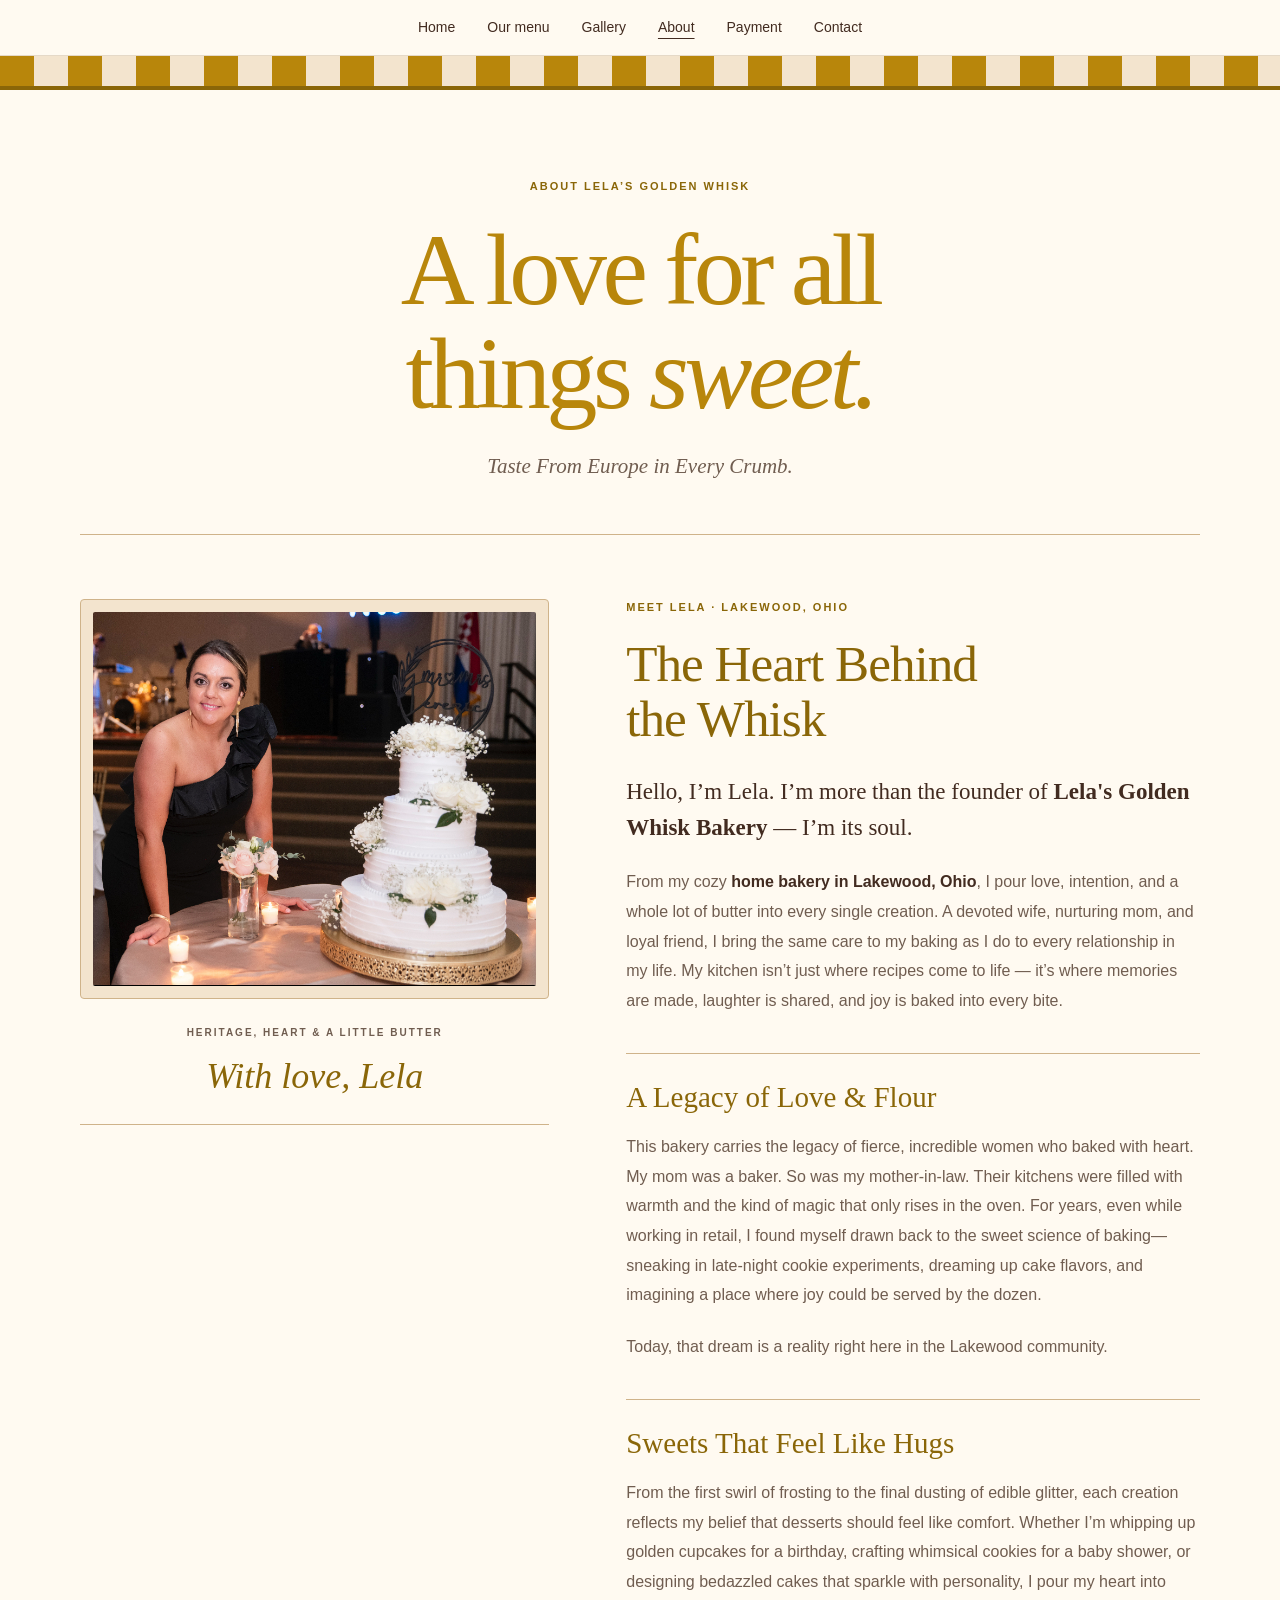
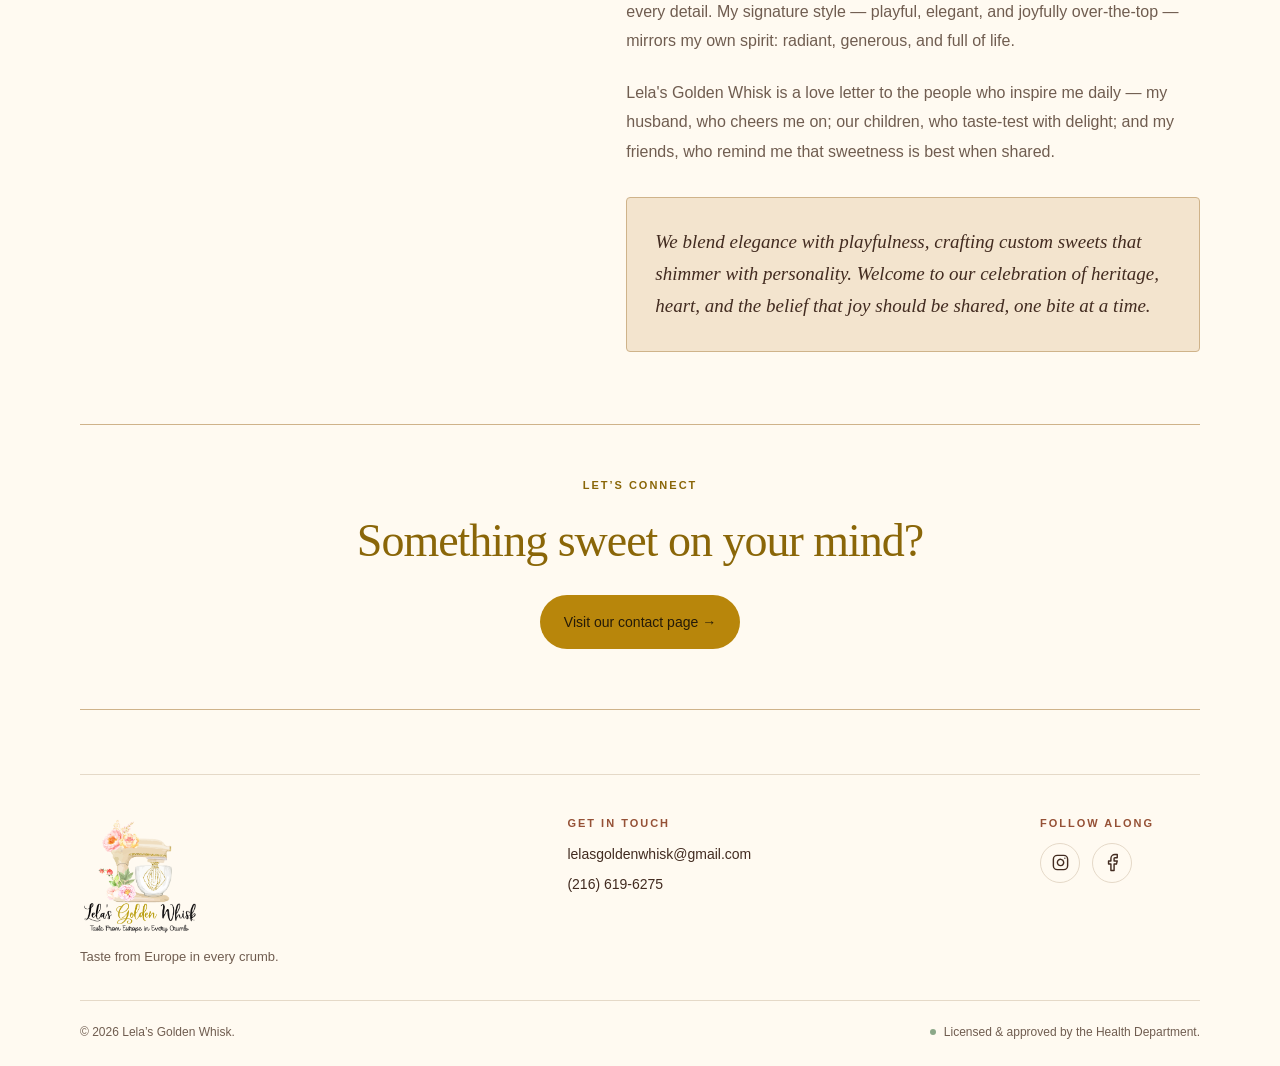
==== commit 8547be90: "Add Payment page with Venmo link for deposits and balances Co-Authored-By: Claude Sonnet 5 <noreply@" ====
--- a/about.html
+++ b/about.html
@@ -22,6 +22,7 @@
         <a href="bakes.html">Our menu</a>
         <a href="gallery.html">Gallery</a>
         <a href="about.html" aria-current="page">About</a>
+        <a href="payment.html">Payment</a>
         <a href="contact.html">Contact</a>
       </nav>
     </header>
--- a/styles.css
+++ b/styles.css
@@ -100,11 +100,11 @@
 .story-signature { font: italic 32px/1.2 Georgia, serif; color: #945031; }
 
 /* About shares the menu's gold lettering and warm bakery-paper details. */
-:is(.about-page, .contact-page, .gallery-page) .page-heading { padding-block: clamp(48px, 7vw, 88px) 52px; text-align: center; border-bottom: 1px solid #cfb38a; }
-:is(.about-page, .contact-page, .gallery-page) .page-heading .eyebrow { color: #8a6608; }
-:is(.about-page, .contact-page, .gallery-page) .page-heading h1 { color: var(--gold); font-family: Didot, 'Bodoni MT', 'Times New Roman', serif; font-size: clamp(60px, 8vw, 112px); line-height: 1.02; letter-spacing: -.045em; }
-:is(.about-page, .contact-page, .gallery-page) .page-heading h1 em { color: inherit; }
-:is(.about-page, .contact-page, .gallery-page) .page-heading .intro { margin: 24px auto 0; font: italic 21px/1.5 Georgia, serif; }
+:is(.about-page, .contact-page, .gallery-page, .payment-page) .page-heading { padding-block: clamp(48px, 7vw, 88px) 52px; text-align: center; border-bottom: 1px solid #cfb38a; }
+:is(.about-page, .contact-page, .gallery-page, .payment-page) .page-heading .eyebrow { color: #8a6608; }
+:is(.about-page, .contact-page, .gallery-page, .payment-page) .page-heading h1 { color: var(--gold); font-family: Didot, 'Bodoni MT', 'Times New Roman', serif; font-size: clamp(60px, 8vw, 112px); line-height: 1.02; letter-spacing: -.045em; }
+:is(.about-page, .contact-page, .gallery-page, .payment-page) .page-heading h1 em { color: inherit; }
+:is(.about-page, .contact-page, .gallery-page, .payment-page) .page-heading .intro { margin: 24px auto 0; font: italic 21px/1.5 Georgia, serif; }
 .about-page .story { grid-template-columns: minmax(0, .9fr) minmax(0, 1.1fr); gap: clamp(36px, 6vw, 84px); padding-block: 64px 72px; }
 .about-page .story-copy { grid-column: 2; grid-row: 1; }
 .about-page .story-copy h2 { color: #8a6608; font-family: Didot, 'Bodoni MT', 'Times New Roman', serif; font-size: clamp(38px, 4vw, 54px); }
@@ -117,14 +117,14 @@
 .about-page .story-photo { border-radius: 2px; }
 .about-page .story-portrait figcaption { padding: 26px 12px; border-bottom: 1px solid #cfb38a; gap: 14px; }
 .about-page .story-signature { color: #8a6608; font-size: 36px; }
-:is(.about-page, .contact-page, .gallery-page) .visit { padding-block: 52px 60px; margin-bottom: 64px; border-block: 1px solid #cfb38a; text-align: center; }
-:is(.about-page, .contact-page, .gallery-page) .visit .eyebrow { color: #8a6608; }
-:is(.about-page, .contact-page, .gallery-page) .visit h2 { color: #8a6608; max-width: 660px; margin-inline: auto; text-wrap: balance; }
+:is(.about-page, .contact-page, .gallery-page, .payment-page) .visit { padding-block: 52px 60px; margin-bottom: 64px; border-block: 1px solid #cfb38a; text-align: center; }
+:is(.about-page, .contact-page, .gallery-page, .payment-page) .visit .eyebrow { color: #8a6608; }
+:is(.about-page, .contact-page, .gallery-page, .payment-page) .visit h2 { color: #8a6608; max-width: 660px; margin-inline: auto; text-wrap: balance; }
 @media (max-width: 900px) {
   .about-page .story { grid-template-columns: 1fr; padding-block: 40px 48px; gap: 40px; }
   .about-page .story-portrait { grid-column: 1; grid-row: 1; position: static; width: min(100%, 600px); margin-inline: auto; }
   .about-page .story-copy { grid-column: 1; grid-row: 2; }
-  :is(.about-page, .contact-page, .gallery-page) .visit { margin-bottom: 40px; }
+  :is(.about-page, .contact-page, .gallery-page, .payment-page) .visit { margin-bottom: 40px; }
 }
 .contact-details { padding-top: 16px; }
 .gallery-collection { padding-block: 32px 64px; }
@@ -158,6 +158,24 @@
 @media (max-width: 900px) {
   .contact-page .card-grid { grid-template-columns: 1fr; }
   .contact-page .contact-details { padding-block: 40px 48px; }
+}
+
+.payment-page .contact-details { padding-block: 56px 64px; }
+.payment-page .contact-details > h2 { text-align: center; color: #8a6608; font-family: Didot, 'Bodoni MT', 'Times New Roman', serif; margin-bottom: 36px; }
+.payment-page .card-grid { grid-template-columns: repeat(2, 1fr); gap: 20px; }
+.payment-page .bake-card { min-width: 0; padding: 32px 26px; border: 1px solid #cfb38a; border-top: 3px solid var(--gold); border-radius: 4px; background: #fffdf8; }
+.payment-page .bake-card:first-child { background: #f3e4ce; }
+.payment-page .bake-card .eyebrow { color: #8a6608; margin-bottom: 22px; }
+.payment-page .bake-card h3 { color: #8a6608; }
+.payment-page .bake-card p:not(.eyebrow) { line-height: 1.85; color: var(--muted); }
+.payment-page .bake-card .text-link { text-decoration: underline; text-decoration-color: #cfb38a; text-underline-offset: 4px; }
+.payment-page .bake-card .text-link:hover { color: #8a6608; }
+.payment-page .visit .shop-button { margin-top: 28px; }
+.venmo-button { margin-top: 20px; background: #3d95ce; color: #fff; }
+.venmo-button:hover { background: #2f7cad; }
+@media (max-width: 900px) {
+  .payment-page .card-grid { grid-template-columns: 1fr; }
+  .payment-page .contact-details { padding-block: 40px 48px; }
 }
 
 /* Floating bakery cutouts frame the type without rectangular photo backgrounds. */
@@ -200,6 +218,8 @@
 .category-info p { margin: 0 0 14px; color: var(--muted); font-size: 15px; line-height: 1.75; }
 .category-info p:last-child { margin-bottom: 0; }
 .category-info strong { color: var(--ink); font-weight: bold; }
+.category-info a { text-decoration: underline; text-underline-offset: 4px; }
+.category-info a:hover { color: #a15435; }
 .custom-cookie-feature { display: grid; grid-template-columns: minmax(0, .85fr) minmax(0, 1.15fr); align-items: center; gap: clamp(24px, 4vw, 52px); padding: clamp(20px, 3vw, 36px); margin-bottom: 52px; background: #f3e4ce; border: 1px solid #cfb38a; border-radius: 8px; color: var(--ink); }
 .custom-cookie-feature[hidden] { display: none; }
 .custom-cookie-feature > img { display: block; width: 100%; max-height: 420px; object-fit: contain; border-radius: 4px; }
@@ -261,7 +281,9 @@
 }
 
 @media (max-width: 480px) {
-  .product-grid { grid-template-columns: 1fr; }
+  .product-grid { grid-template-columns: repeat(2, minmax(0, 1fr)); gap: 20px 12px; }
+  .product-name { font-size: 15px; }
+  .product-name-secondary { font-size: 12px; }
 }
 
 @media (max-width: 700px) {
